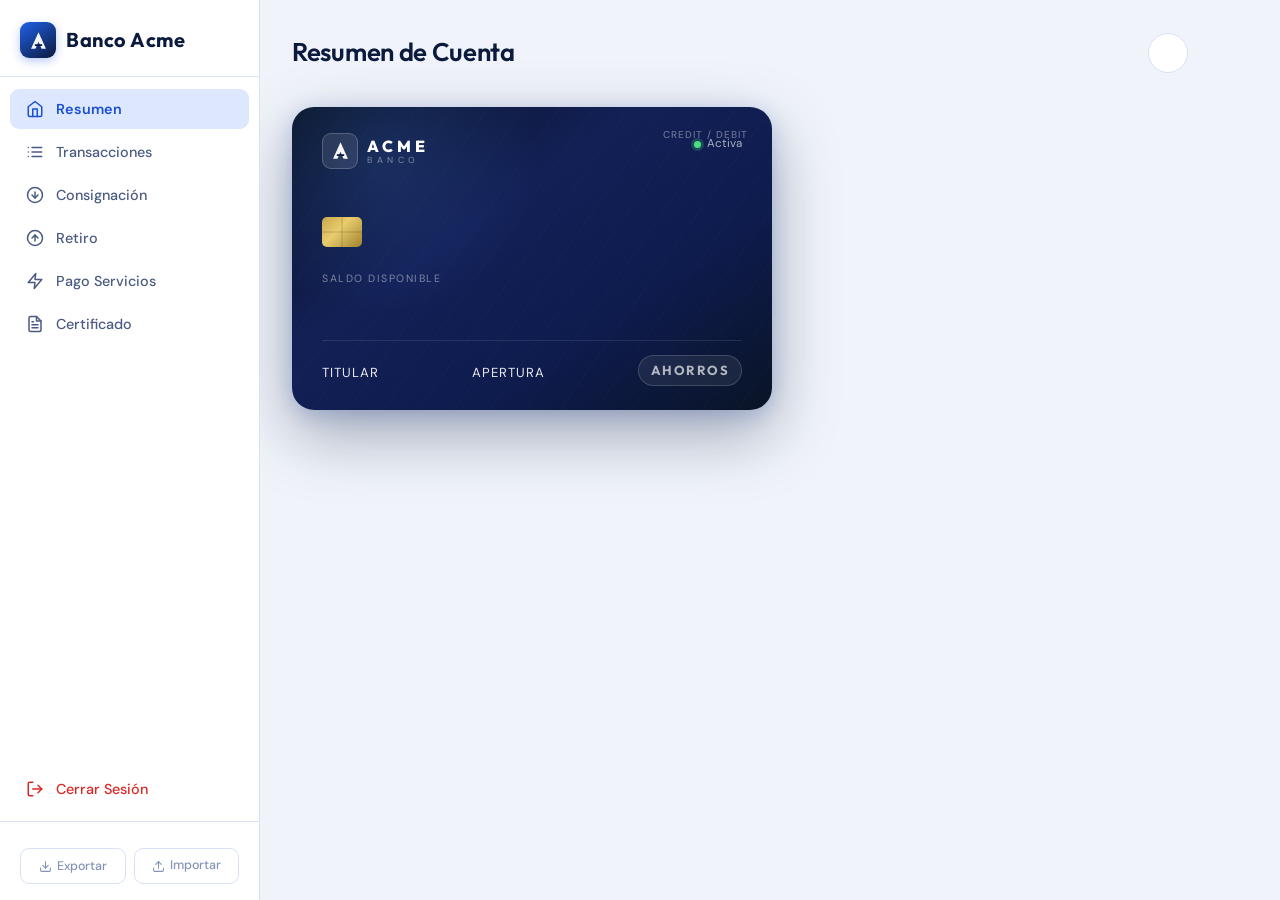
==== dashboard.html @ ec9b0026 "docs :memo: : test" ====
<!DOCTYPE html>
<html lang="es">
<head>
    <meta charset="UTF-8">
    <meta name="viewport" content="width=device-width, initial-scale=1.0">
    <title>Banco Acme - Dashboard</title>

    <!-- Aplicar tema guardado antes de mostrar la página -->
    <script>
        var temaGuardado = localStorage.getItem("acmebank_tema");
        if (temaGuardado === "dark") {
            document.documentElement.setAttribute("data-theme", "dark");
        }
    </script>

    <link rel="preconnect" href="https://fonts.googleapis.com">
    <link href="https://fonts.googleapis.com/css2?family=Outfit:wght@300;400;500;600;700&family=DM+Sans:wght@400;500;600&display=swap" rel="stylesheet">
    <link rel="stylesheet" href="css/styles.css">
</head>
<body class="page-dashboard">

    <!-- ==============================
         SIDEBAR (Menú lateral)
    ============================== -->
    <aside class="sidebar" id="sidebar">
        <div class="sidebar-header">
            <div class="logo">
                <div class="logo-icon logo-icon--sm"><svg viewBox="0 0 24 28" fill="none" xmlns="http://www.w3.org/2000/svg"><path d="M12 2L23 26H16.5L12 16L7.5 26H1L12 2Z" fill="white" opacity="0.96"/><rect x="6.5" y="19.5" width="11" height="2.5" rx="0.5" fill="#0b1a3d"/></svg></div>
                <span class="logo-text">Banco Acme</span>
            </div>
        </div>

        <nav class="sidebar-nav">
            <!-- Cada botón llama a navegarA() con el nombre de la sección -->

            <button class="nav-item active" onclick="navegarA('resumen')" id="nav-resumen">
                <span class="nav-icon">
                    <!-- Ícono casa -->
                    <svg xmlns="http://www.w3.org/2000/svg" width="18" height="18" viewBox="0 0 24 24"
                        fill="none" stroke="currentColor" stroke-width="2" stroke-linecap="round" stroke-linejoin="round">
                        <path d="M3 9l9-7 9 7v11a2 2 0 0 1-2 2H5a2 2 0 0 1-2-2z"/>
                        <polyline points="9 22 9 12 15 12 15 22"/>
                    </svg>
                </span>
                Resumen
            </button>

            <button class="nav-item" onclick="navegarA('transacciones')" id="nav-transacciones">
                <span class="nav-icon">
                    <!-- Ícono lista -->
                    <svg xmlns="http://www.w3.org/2000/svg" width="18" height="18" viewBox="0 0 24 24"
                        fill="none" stroke="currentColor" stroke-width="2" stroke-linecap="round" stroke-linejoin="round">
                        <line x1="8" y1="6" x2="21" y2="6"/>
                        <line x1="8" y1="12" x2="21" y2="12"/>
                        <line x1="8" y1="18" x2="21" y2="18"/>
                        <line x1="3" y1="6" x2="3.01" y2="6"/>
                        <line x1="3" y1="12" x2="3.01" y2="12"/>
                        <line x1="3" y1="18" x2="3.01" y2="18"/>
                    </svg>
                </span>
                Transacciones
            </button>

            <button class="nav-item" onclick="navegarA('consignacion')" id="nav-consignacion">
                <span class="nav-icon">
                    <!-- Ícono flecha hacia abajo (ingreso de dinero) -->
                    <svg xmlns="http://www.w3.org/2000/svg" width="18" height="18" viewBox="0 0 24 24"
                        fill="none" stroke="currentColor" stroke-width="2" stroke-linecap="round" stroke-linejoin="round">
                        <circle cx="12" cy="12" r="10"/>
                        <polyline points="8 12 12 16 16 12"/>
                        <line x1="12" y1="8" x2="12" y2="16"/>
                    </svg>
                </span>
                Consignación
            </button>

            <button class="nav-item" onclick="navegarA('retiro')" id="nav-retiro">
                <span class="nav-icon">
                    <!-- Ícono flecha hacia arriba (salida de dinero) -->
                    <svg xmlns="http://www.w3.org/2000/svg" width="18" height="18" viewBox="0 0 24 24"
                        fill="none" stroke="currentColor" stroke-width="2" stroke-linecap="round" stroke-linejoin="round">
                        <circle cx="12" cy="12" r="10"/>
                        <polyline points="16 12 12 8 8 12"/>
                        <line x1="12" y1="16" x2="12" y2="8"/>
                    </svg>
                </span>
                Retiro
            </button>

            <button class="nav-item" onclick="navegarA('servicios')" id="nav-servicios">
                <span class="nav-icon">
                    <!-- Ícono rayo (servicios públicos) -->
                    <svg xmlns="http://www.w3.org/2000/svg" width="18" height="18" viewBox="0 0 24 24"
                        fill="none" stroke="currentColor" stroke-width="2" stroke-linecap="round" stroke-linejoin="round">
                        <polygon points="13 2 3 14 12 14 11 22 21 10 12 10 13 2"/>
                    </svg>
                </span>
                Pago Servicios
            </button>

            <button class="nav-item" onclick="navegarA('certificado')" id="nav-certificado">
                <span class="nav-icon">
                    <!-- Ícono documento -->
                    <svg xmlns="http://www.w3.org/2000/svg" width="18" height="18" viewBox="0 0 24 24"
                        fill="none" stroke="currentColor" stroke-width="2" stroke-linecap="round" stroke-linejoin="round">
                        <path d="M14 2H6a2 2 0 0 0-2 2v16a2 2 0 0 0 2 2h12a2 2 0 0 0 2-2V8z"/>
                        <polyline points="14 2 14 8 20 8"/>
                        <line x1="16" y1="13" x2="8" y2="13"/>
                        <line x1="16" y1="17" x2="8" y2="17"/>
                        <polyline points="10 9 9 9 8 9"/>
                    </svg>
                </span>
                Certificado
            </button>

            <!-- Botón de cerrar sesión (rojo) -->
            <button class="nav-item nav-item--danger" onclick="cerrarSesion()">
                <span class="nav-icon">
                    <!-- Ícono salida -->
                    <svg xmlns="http://www.w3.org/2000/svg" width="18" height="18" viewBox="0 0 24 24"
                        fill="none" stroke="currentColor" stroke-width="2" stroke-linecap="round" stroke-linejoin="round">
                        <path d="M9 21H5a2 2 0 0 1-2-2V5a2 2 0 0 1 2-2h4"/>
                        <polyline points="16 17 21 12 16 7"/>
                        <line x1="21" y1="12" x2="9" y2="12"/>
                    </svg>
                </span>
                Cerrar Sesión
            </button>
        </nav>

        <!-- Pie del sidebar: nombre del usuario + exportar/importar JSON -->
        <div class="sidebar-footer">
            <p id="sidebarNombre"></p>

            <!-- Botones de import/export JSON -->
            <div class="sidebar-data-actions">
                <!-- Exportar: descarga un archivo JSON con todos los datos -->
                <button class="btn-data-action" onclick="exportarDatosJSON()" title="Exportar datos a JSON">
                    <svg xmlns="http://www.w3.org/2000/svg" width="13" height="13" viewBox="0 0 24 24"
                        fill="none" stroke="currentColor" stroke-width="2" stroke-linecap="round" stroke-linejoin="round">
                        <path d="M21 15v4a2 2 0 0 1-2 2H5a2 2 0 0 1-2-2v-4"/>
                        <polyline points="7 10 12 15 17 10"/>
                        <line x1="12" y1="15" x2="12" y2="3"/>
                    </svg>
                    Exportar
                </button>

                <!-- Importar: abre el selector de archivo al hacer clic en el label -->
                <label class="btn-data-action" for="inputImportarJSON" title="Importar datos desde JSON">
                    <svg xmlns="http://www.w3.org/2000/svg" width="13" height="13" viewBox="0 0 24 24"
                        fill="none" stroke="currentColor" stroke-width="2" stroke-linecap="round" stroke-linejoin="round">
                        <path d="M21 15v4a2 2 0 0 1-2 2H5a2 2 0 0 1-2-2v-4"/>
                        <polyline points="17 8 12 3 7 8"/>
                        <line x1="12" y1="3" x2="12" y2="15"/>
                    </svg>
                    Importar
                </label>
                <!-- Input de archivo oculto, se activa con el label de arriba -->
                <input type="file" id="inputImportarJSON" accept=".json"
                    style="display:none;" onchange="manejarImportacion(this)">
            </div>
        </div>
    </aside>

    <!-- Botón hamburguesa para abrir el menú en móvil -->
    <button class="menu-toggle" id="menuToggle" onclick="toggleSidebar()">
        <svg xmlns="http://www.w3.org/2000/svg" width="20" height="20" viewBox="0 0 24 24"
            fill="none" stroke="currentColor" stroke-width="2" stroke-linecap="round" stroke-linejoin="round">
            <line x1="3" y1="12" x2="21" y2="12"/>
            <line x1="3" y1="6" x2="21" y2="6"/>
            <line x1="3" y1="18" x2="21" y2="18"/>
        </svg>
    </button>

    <!-- ==============================
         CONTENIDO PRINCIPAL
    ============================== -->
    <main class="main-content" id="mainContent">

        <!-- Header: título de la sección + fecha + botón de tema -->
        <header class="dash-header">
            <div class="dash-header-left">
                <h1 id="tituloPagina">Resumen de Cuenta</h1>
                <p class="dash-fecha" id="fechaActual"></p>
            </div>
            <!-- Botón de tema en el dashboard (versión oscura para fondo claro) -->
            <button class="theme-toggle theme-toggle--dash" id="btnTema" onclick="toggleTema()" title="Cambiar tema"></button>
        </header>

        <!-- ===== SECCIÓN: RESUMEN ===== -->
        <section class="seccion" id="seccion-resumen">

            <!-- Tarjeta de cuenta estilo ACME BANCO -->
            <div class="cuenta-card">
                <div class="cuenta-card__bg-lines"></div>
                <div class="cuenta-card__header">
                    <div class="cuenta-bank-logo">
                        <div class="logo-icon logo-icon--sm"><svg viewBox="0 0 24 28" fill="none" xmlns="http://www.w3.org/2000/svg"><path d="M12 2L23 26H16.5L12 16L7.5 26H1L12 2Z" fill="white" opacity="0.96"/><rect x="6.5" y="19.5" width="11" height="2.5" rx="0.5" fill="#0b1a3d"/></svg></div>
                        <div class="cuenta-bank-name-block"><span class="cuenta-bank-name">ACME</span><span class="cuenta-bank-sub">BANCO</span></div>
                    </div>
                    <span class="cuenta-estado">
                        <span class="estado-dot"></span> Activa
                    </span>
                </div>

                <div class="cuenta-card__body">
                    <!-- Chip EMV dorado (decorativo) -->
                    <div class="cuenta-chip"></div>
                    <p class="cuenta-numero" id="dashNumeroCuenta"></p>
                    <p class="cuenta-saldo-label">Saldo disponible</p>
                    <p class="cuenta-saldo" id="dashSaldo"></p>
                </div>

                <div class="cuenta-card__footer">
                    <div class="cuenta-footer-item">
                        <p class="cuenta-footer-label">Titular</p>
                        <p><strong id="dashTitular"></strong></p>
                    </div>
                    <div class="cuenta-footer-item">
                        <p class="cuenta-footer-label">Apertura</p>
                        <p><span id="dashFechaCreacion"></span></p>
                    </div>
                    <span class="cuenta-badge">Ahorros</span>
                </div>
            </div>

        </section>

        <!-- ===== SECCIÓN: TRANSACCIONES ===== -->
        <section class="seccion" id="seccion-transacciones" style="display:none;">
            <div class="seccion-header">
                <h2>Últimas 10 Transacciones</h2>
                <button class="btn btn-outline" onclick="imprimirSeccion('seccion-transacciones')">
                    <svg xmlns="http://www.w3.org/2000/svg" width="15" height="15" viewBox="0 0 24 24"
                        fill="none" stroke="currentColor" stroke-width="2" stroke-linecap="round" stroke-linejoin="round">
                        <polyline points="6 9 6 2 18 2 18 9"/>
                        <path d="M6 18H4a2 2 0 0 1-2-2v-5a2 2 0 0 1 2-2h16a2 2 0 0 1 2 2v5a2 2 0 0 1-2 2h-2"/>
                        <rect x="6" y="14" width="12" height="8"/>
                    </svg>
                    Imprimir
                </button>
            </div>
            <div class="tabla-container">
                <table class="tabla">
                    <thead>
                        <tr>
                            <th>Fecha</th>
                            <th>Referencia</th>
                            <th>Tipo</th>
                            <th>Concepto</th>
                            <th>Valor</th>
                        </tr>
                    </thead>
                    <tbody id="tablaTransacciones">
                        <!-- Se llena dinámicamente con JavaScript -->
                    </tbody>
                </table>
                <p id="sinTransacciones" class="info-text" style="display:none;">
                    No hay transacciones registradas.
                </p>
            </div>
        </section>

        <!-- ===== SECCIÓN: CONSIGNACIÓN ===== -->
        <section class="seccion" id="seccion-consignacion" style="display:none;">
            <div class="form-operacion">
                <div class="info-cuenta">
                    <p><strong>Cuenta:</strong> <span id="consigCuenta"></span></p>
                    <p><strong>Titular:</strong> <span id="consigTitular"></span></p>
                </div>
                <div class="form-group">
                    <label for="montoConsignacion">Monto a consignar ($)</label>
                    <input type="number" id="montoConsignacion" placeholder="Ingrese el monto" min="1">
                    <span class="error-msg" id="errConsignacion"></span>
                </div>
                <button class="btn btn-primary" onclick="realizarConsignacion()">Consignar</button>
            </div>

            <!-- Resumen de la transacción (aparece después de consignar) -->
            <div id="resumenConsignacion" class="resumen-transaccion" style="display:none;">
                <div id="resumenConsignacionContent"></div>
                <button class="btn btn-outline" onclick="imprimirSeccion('resumenConsignacion')">
                    <svg xmlns="http://www.w3.org/2000/svg" width="15" height="15" viewBox="0 0 24 24"
                        fill="none" stroke="currentColor" stroke-width="2" stroke-linecap="round" stroke-linejoin="round">
                        <polyline points="6 9 6 2 18 2 18 9"/>
                        <path d="M6 18H4a2 2 0 0 1-2-2v-5a2 2 0 0 1 2-2h16a2 2 0 0 1 2 2v5a2 2 0 0 1-2 2h-2"/>
                        <rect x="6" y="14" width="12" height="8"/>
                    </svg>
                    Imprimir
                </button>
            </div>
        </section>

        <!-- ===== SECCIÓN: RETIRO ===== -->
        <section class="seccion" id="seccion-retiro" style="display:none;">
            <div class="form-operacion">
                <div class="info-cuenta">
                    <p><strong>Cuenta:</strong> <span id="retiroCuenta"></span></p>
                    <p><strong>Titular:</strong> <span id="retiroTitular"></span></p>
                    <p><strong>Saldo disponible:</strong> <span id="retiroSaldo"></span></p>
                </div>
                <div class="form-group">
                    <label for="montoRetiro">Monto a retirar ($)</label>
                    <input type="number" id="montoRetiro" placeholder="Ingrese el monto" min="1">
                    <span class="error-msg" id="errRetiro"></span>
                </div>
                <button class="btn btn-primary" onclick="realizarRetiro()">Retirar</button>
            </div>

            <div id="resumenRetiro" class="resumen-transaccion" style="display:none;">
                <div id="resumenRetiroContent"></div>
                <button class="btn btn-outline" onclick="imprimirSeccion('resumenRetiro')">
                    <svg xmlns="http://www.w3.org/2000/svg" width="15" height="15" viewBox="0 0 24 24"
                        fill="none" stroke="currentColor" stroke-width="2" stroke-linecap="round" stroke-linejoin="round">
                        <polyline points="6 9 6 2 18 2 18 9"/>
                        <path d="M6 18H4a2 2 0 0 1-2-2v-5a2 2 0 0 1 2-2h16a2 2 0 0 1 2 2v5a2 2 0 0 1-2 2h-2"/>
                        <rect x="6" y="14" width="12" height="8"/>
                    </svg>
                    Imprimir
                </button>
            </div>
        </section>

        <!-- ===== SECCIÓN: PAGO DE SERVICIOS ===== -->
        <section class="seccion" id="seccion-servicios" style="display:none;">
            <div class="form-operacion">
                <div class="info-cuenta">
                    <p><strong>Cuenta:</strong> <span id="servicioCuenta"></span></p>
                    <p><strong>Titular:</strong> <span id="servicioTitular"></span></p>
                    <p><strong>Saldo disponible:</strong> <span id="servicioSaldo"></span></p>
                </div>
                <div class="form-group">
                    <label for="tipoServicio">Servicio Público</label>
                    <select id="tipoServicio">
                        <option value="">Seleccione...</option>
                        <option value="Energía">Energía</option>
                        <option value="Agua">Agua</option>
                        <option value="Gas natural">Gas natural</option>
                        <option value="Internet">Internet</option>
                    </select>
                    <span class="error-msg" id="errTipoServicio"></span>
                </div>
                <div class="form-group">
                    <label for="referenciaServicio">Referencia de pago</label>
                    <input type="text" id="referenciaServicio" placeholder="Número de referencia">
                    <span class="error-msg" id="errReferenciaServicio"></span>
                </div>
                <div class="form-group">
                    <label for="montoServicio">Valor a pagar ($)</label>
                    <input type="number" id="montoServicio" placeholder="Ingrese el valor" min="1">
                    <span class="error-msg" id="errMontoServicio"></span>
                </div>
                <button class="btn btn-primary" onclick="pagarServicio()">Pagar Servicio</button>
            </div>

            <div id="resumenServicio" class="resumen-transaccion" style="display:none;">
                <div id="resumenServicioContent"></div>
                <button class="btn btn-outline" onclick="imprimirSeccion('resumenServicio')">
                    <svg xmlns="http://www.w3.org/2000/svg" width="15" height="15" viewBox="0 0 24 24"
                        fill="none" stroke="currentColor" stroke-width="2" stroke-linecap="round" stroke-linejoin="round">
                        <polyline points="6 9 6 2 18 2 18 9"/>
                        <path d="M6 18H4a2 2 0 0 1-2-2v-5a2 2 0 0 1 2-2h16a2 2 0 0 1 2 2v5a2 2 0 0 1-2 2h-2"/>
                        <rect x="6" y="14" width="12" height="8"/>
                    </svg>
                    Imprimir
                </button>
            </div>
        </section>

        <!-- ===== SECCIÓN: CERTIFICADO BANCARIO ===== -->
        <section class="seccion" id="seccion-certificado" style="display:none;">

            <!-- Wrapper que agrupa el certificado y los botones de acción -->
            <div class="certificado-wrapper">

                <!-- Botones: volver + imprimir -->
                <div class="certificado-actions">
                    <!-- Botón de volver al resumen -->
                    <button class="btn btn-volver" onclick="navegarA('resumen')">
                        <svg xmlns="http://www.w3.org/2000/svg" width="16" height="16" viewBox="0 0 24 24"
                            fill="none" stroke="currentColor" stroke-width="2" stroke-linecap="round" stroke-linejoin="round">
                            <line x1="19" y1="12" x2="5" y2="12"/>
                            <polyline points="12 19 5 12 12 5"/>
                        </svg>
                        Volver
                    </button>

                    <!-- Botón de imprimir el certificado -->
                    <button class="btn btn-outline" onclick="imprimirSeccion('certificadoContenido')">
                        <svg xmlns="http://www.w3.org/2000/svg" width="15" height="15" viewBox="0 0 24 24"
                            fill="none" stroke="currentColor" stroke-width="2" stroke-linecap="round" stroke-linejoin="round">
                            <polyline points="6 9 6 2 18 2 18 9"/>
                            <path d="M6 18H4a2 2 0 0 1-2-2v-5a2 2 0 0 1 2-2h16a2 2 0 0 1 2 2v5a2 2 0 0 1-2 2h-2"/>
                            <rect x="6" y="14" width="12" height="8"/>
                        </svg>
                        Imprimir Certificado
                    </button>
                </div>

                <!-- El certificado en sí -->
                <div class="certificado" id="certificadoContenido">
                    <div class="certificado__header">
                        <div class="logo">
                            <div class="logo-icon"><svg viewBox="0 0 24 28" fill="none" xmlns="http://www.w3.org/2000/svg"><path d="M12 2L23 26H16.5L12 16L7.5 26H1L12 2Z" fill="white" opacity="0.96"/><rect x="6.5" y="19.5" width="11" height="2.5" rx="0.5" fill="#0b1a3d"/></svg></div>
                            <span class="logo-text">Banco Acme S.A.</span>
                        </div>
                        <p>NIT: 900.123.456-7</p>
                    </div>
                    <div class="certificado__body">
                        <h2>CERTIFICADO BANCARIO</h2>
                        <p class="certificado__fecha" id="certFechaExpedicion"></p>
                        <div class="certificado__texto">
                            <p>El <strong>BANCO ACME S.A.</strong>, entidad vigilada por la Superintendencia Financiera de Colombia, certifica que:</p>
                            <p class="certificado__titular" id="certTitular"></p>
                            <p>Identificado(a) con <strong id="certTipoId"></strong> número <strong id="certNumId"></strong>, es titular de la siguiente cuenta:</p>
                            <table class="certificado__tabla">
                                <tr>
                                    <td><strong>Tipo de cuenta:</strong></td>
                                    <td>Cuenta de Ahorros</td>
                                </tr>
                                <tr>
                                    <td><strong>Número de cuenta:</strong></td>
                                    <td id="certNumeroCuenta"></td>
                                </tr>
                                <tr>
                                    <td><strong>Estado:</strong></td>
                                    <td>Activa</td>
                                </tr>
                                <tr>
                                    <td><strong>Fecha de apertura:</strong></td>
                                    <td id="certFechaApertura"></td>
                                </tr>
                            </table>
                            <p>El presente certificado se expide a solicitud del interesado.</p>
                        </div>
                    </div>
                    <div class="certificado__footer">
                        <div class="certificado__firma">
                            <div class="firma-linea"></div>
                            <p><strong>Banco Acme S.A.</strong></p>
                            <p>Departamento de Servicio al Cliente</p>
                        </div>
                    </div>
                </div>

            </div>
        </section>

    </main>

    <script src="js/utils.js"></script>
    <script src="js/dashboard.js"></script>
</body>
</html>
---- css/styles.css ----
/* ==============================
   VARIABLES CSS — ACME BANCO
   ============================== */
:root {
    --azul-primario: #1a4fd6;
    --azul-hover:    #1440b8;
    --azul-claro:    #4a7fe8;
    --navy-deep:     #0b1a3d;
    --verde:         #16a34a;
    --rojo:          #dc2626;

    --bg-body:       #f0f4fa;
    --bg-surface:    #ffffff;
    --bg-surface-2:  #f4f7fc;
    --bg-input:      #ffffff;
    --bg-hover:      #eef2fb;
    --bg-active:     #dde8ff;
    --bg-active-text:#1a4fd6;

    --text-primary:  #0b1a3d;
    --text-secondary:#1e3260;
    --text-muted:    #8494b4;
    --text-label:    #4a5a80;

    --border-color:  #d8e2f4;
    --border-input:  #cdd9f0;
    --border-focus:  rgba(26, 79, 214, 0.18);

    --rojo-suave:    #fef2f2;
    --verde-suave:   #f0fdf4;
    --azul-suave:    #dde8ff;

    --sombra:        0 1px 4px rgba(11,26,61,0.07), 0 4px 16px rgba(11,26,61,0.05);
    --sombra-lg:     0 8px 40px rgba(11,26,61,0.14), 0 2px 10px rgba(11,26,61,0.08);
    --sombra-card:   0 24px 64px rgba(11,26,61,0.36), 0 4px 20px rgba(26,79,214,0.18);

    --radio:         14px;
    --radio-sm:      9px;
    --transicion:    0.2s ease;
}

[data-theme="dark"] {
    --bg-body:       #080f23;
    --bg-surface:    #111c38;
    --bg-surface-2:  #172040;
    --bg-input:      #131f42;
    --bg-hover:      #1e2d58;
    --bg-active:     #162a5c;
    --bg-active-text:#6b9cf8;

    --text-primary:  #e4ecff;
    --text-secondary:#c0ccec;
    --text-muted:    #566080;
    --text-label:    #8a9dc0;

    --border-color:  #1e2d58;
    --border-input:  #223060;
    --border-focus:  rgba(107, 156, 248, 0.22);

    --rojo-suave:    #3a1212;
    --verde-suave:   #0c2418;
    --azul-suave:    #162a5c;

    --sombra:        0 1px 4px rgba(0,0,0,0.35), 0 4px 16px rgba(0,0,0,0.25);
    --sombra-lg:     0 8px 40px rgba(0,0,0,0.5), 0 2px 10px rgba(0,0,0,0.3);
    --sombra-card:   0 24px 64px rgba(0,0,0,0.6), 0 4px 20px rgba(26,79,214,0.2);

    --verde: #22c55e;
    --rojo:  #f87171;
}

*, *::before, *::after { margin: 0; padding: 0; box-sizing: border-box; }

body {
    font-family: 'DM Sans', sans-serif;
    background: var(--bg-body);
    color: var(--text-primary);
    line-height: 1.6;
    min-height: 100vh;
    transition: background var(--transicion), color var(--transicion);
}

h1, h2, h3 {
    font-family: 'Outfit', sans-serif;
    font-weight: 600;
    color: var(--text-primary);
}

/* ==============================
   LOGO — ACME BANCO
   ============================== */
.logo {
    display: flex;
    align-items: center;
    gap: 10px;
}

.logo-icon {
    width: 44px;
    height: 44px;
    background: linear-gradient(145deg, #2060e8 0%, #0b1a3d 100%);
    color: #ffffff;
    border-radius: 11px;
    display: flex;
    align-items: center;
    justify-content: center;
    flex-shrink: 0;
    box-shadow: 0 4px 14px rgba(26,79,214,0.38);
    overflow: hidden;
}

.logo-icon svg { width: 24px; height: 24px; }

.logo-icon--sm {
    width: 36px;
    height: 36px;
    border-radius: 9px;
    box-shadow: 0 3px 10px rgba(26,79,214,0.3);
}

.logo-icon--sm svg { width: 19px; height: 19px; }

.logo-text {
    font-family: 'Outfit', sans-serif;
    font-weight: 700;
    font-size: 1.25rem;
    letter-spacing: 0.5px;
    color: var(--text-primary);
}

/* ==============================
   BOTÓN DE TEMA
   ============================== */
.theme-toggle {
    width: 40px;
    height: 40px;
    border-radius: 50%;
    border: 1.5px solid rgba(255,255,255,0.22);
    background: rgba(255,255,255,0.08);
    color: rgba(255,255,255,0.88);
    cursor: pointer;
    display: flex;
    align-items: center;
    justify-content: center;
    transition: all var(--transicion);
    flex-shrink: 0;
}

.theme-toggle:hover {
    background: rgba(255,255,255,0.18);
    transform: scale(1.06);
}

.theme-toggle--dash {
    border-color: var(--border-color);
    background: var(--bg-surface);
    color: var(--text-label);
}

.theme-toggle--dash:hover {
    background: var(--bg-hover);
    color: var(--text-primary);
}

/* ==============================
   PÁGINAS DE AUTENTICACIÓN
   ============================== */
.page-auth {
    display: flex;
    align-items: center;
    justify-content: center;
    min-height: 100vh;
    padding: 20px;
    position: relative;
    overflow-x: hidden;
    background:
        radial-gradient(ellipse 80% 60% at 15% 8%, rgba(26,79,214,0.25) 0%, transparent 60%),
        radial-gradient(ellipse 55% 45% at 85% 92%, rgba(74,127,232,0.16) 0%, transparent 60%),
        linear-gradient(160deg, #060e24 0%, #0b1a3d 50%, #0f2258 100%);
}

/* Grilla de puntos */
.page-auth::before {
    content: '';
    position: absolute;
    inset: 0;
    background-image: radial-gradient(circle, rgba(255,255,255,0.05) 1px, transparent 1px);
    background-size: 36px 36px;
    pointer-events: none;
}

/* Franja diagonal de brillo */
.page-auth::after {
    content: '';
    position: absolute;
    top: -20%;
    right: -8%;
    width: 50%;
    height: 140%;
    background: linear-gradient(to bottom, rgba(26,79,214,0.08) 0%, transparent 100%);
    transform: rotate(-12deg);
    pointer-events: none;
}

.page-auth .theme-toggle {
    position: fixed;
    top: 16px;
    right: 16px;
    z-index: 50;
}

.auth-container {
    width: 100%;
    max-width: 440px;
    animation: fadeIn 0.45s ease;
    position: relative;
    z-index: 1;
}

.auth-card {
    background: var(--bg-surface);
    border-radius: 18px;
    padding: 42px 36px;
    box-shadow: var(--sombra-lg);
    border: 1px solid rgba(200,216,255,0.12);
    transition: background var(--transicion);
}

[data-theme="dark"] .auth-card {
    border-color: rgba(255,255,255,0.04);
}

.auth-card--wide { max-width: 720px; }

.auth-container:has(.auth-card--wide) { max-width: 720px; }

.auth-header {
    text-align: center;
    margin-bottom: 34px;
}

.auth-header .logo {
    justify-content: center;
    margin-bottom: 14px;
    flex-direction: column;
    gap: 6px;
}

/* Logo text block: ACME sobre BANCO */
.auth-header .logo-brand-block {
    display: flex;
    flex-direction: column;
    align-items: center;
    line-height: 1;
    gap: 2px;
}

.auth-header .logo-brand-main {
    font-family: 'Outfit', sans-serif;
    font-weight: 800;
    font-size: 1.6rem;
    letter-spacing: 4px;
    color: var(--text-primary);
    text-transform: uppercase;
}

.auth-header .logo-brand-sub {
    font-family: 'DM Sans', sans-serif;
    font-weight: 400;
    font-size: 0.65rem;
    letter-spacing: 5px;
    color: var(--text-muted);
    text-transform: uppercase;
}

.auth-subtitle {
    color: var(--text-muted);
    font-size: 0.9rem;
    letter-spacing: 0.2px;
    margin-top: 6px;
}

.auth-links {
    display: flex;
    justify-content: space-between;
    margin-top: 20px;
    font-size: 0.87rem;
}

.auth-links a {
    color: var(--azul-primario);
    text-decoration: none;
    font-weight: 500;
    transition: color var(--transicion);
}

.auth-links a:hover {
    color: var(--azul-hover);
    text-decoration: underline;
}

/* ==============================
   FORMULARIOS
   ============================== */
.form-group { margin-bottom: 18px; }

.form-group label {
    display: block;
    font-size: 0.83rem;
    font-weight: 600;
    color: var(--text-label);
    margin-bottom: 6px;
    letter-spacing: 0.15px;
}

.form-group input,
.form-group select {
    width: 100%;
    padding: 11px 14px;
    border: 1.5px solid var(--border-input);
    border-radius: var(--radio-sm);
    font-size: 0.93rem;
    font-family: 'DM Sans', sans-serif;
    color: var(--text-primary);
    background: var(--bg-input);
    transition: border-color var(--transicion), box-shadow var(--transicion), background var(--transicion);
    outline: none;
}

.form-group input:focus,
.form-group select:focus {
    border-color: var(--azul-primario);
    box-shadow: 0 0 0 3px var(--border-focus);
}

.form-group input.input-error,
.form-group select.input-error { border-color: var(--rojo); }

.password-wrapper { position: relative; }

.password-wrapper input { padding-right: 44px; }

.toggle-pass {
    position: absolute;
    right: 10px;
    top: 50%;
    transform: translateY(-50%);
    background: none;
    border: none;
    cursor: pointer;
    color: var(--text-muted);
    padding: 4px;
    display: flex;
    align-items: center;
    justify-content: center;
    transition: color var(--transicion);
}

.toggle-pass:hover { color: var(--text-label); }

.error-msg {
    display: block;
    color: var(--rojo);
    font-size: 0.78rem;
    margin-top: 4px;
    min-height: 18px;
}

.form-grid {
    display: grid;
    grid-template-columns: 1fr 1fr;
    gap: 0 20px;
}

/* ==============================
   BOTONES
   ============================== */
.btn {
    display: inline-flex;
    align-items: center;
    justify-content: center;
    gap: 8px;
    padding: 12px 24px;
    border: none;
    border-radius: var(--radio-sm);
    font-family: 'DM Sans', sans-serif;
    font-size: 0.93rem;
    font-weight: 600;
    cursor: pointer;
    transition: all var(--transicion);
    text-decoration: none;
    letter-spacing: 0.1px;
}

.btn-primary {
    background: linear-gradient(135deg, #1a4fd6 0%, #1240b4 100%);
    color: #ffffff;
    width: 100%;
    box-shadow: 0 4px 14px rgba(26,79,214,0.3);
}

.btn-primary:hover {
    background: linear-gradient(135deg, #1648ca 0%, #1039a4 100%);
    transform: translateY(-1px);
    box-shadow: 0 6px 20px rgba(26,79,214,0.4);
}

.btn-secondary {
    background: var(--bg-surface-2);
    color: var(--text-label);
    border: 1.5px solid var(--border-color);
}

.btn-secondary:hover {
    background: var(--border-color);
    color: var(--text-primary);
}

.btn-outline {
    background: transparent;
    color: var(--azul-primario);
    border: 1.5px solid var(--azul-primario);
    padding: 8px 16px;
    font-size: 0.87rem;
}

.btn-outline:hover { background: var(--azul-suave); }

.btn-volver {
    background: var(--bg-surface-2);
    color: var(--text-label);
    border: 1.5px solid var(--border-color);
    padding: 9px 18px;
    font-size: 0.87rem;
    width: auto;
}

.btn-volver:hover {
    background: var(--bg-hover);
    color: var(--text-primary);
}

.btn-group {
    display: flex;
    gap: 12px;
    margin-top: 8px;
}

.btn-group .btn { flex: 1; }

/* ==============================
   ALERTAS / MENSAJES
   ============================== */
.alert {
    padding: 12px 16px;
    border-radius: var(--radio-sm);
    font-size: 0.88rem;
    margin-top: 16px;
    text-align: center;
}

.alert-error {
    background: var(--rojo-suave);
    color: var(--rojo);
    border: 1px solid rgba(220,38,38,0.2);
}

.alert-success {
    background: var(--verde-suave);
    color: var(--verde);
    border: 1px solid rgba(22,163,74,0.2);
}

.info-text {
    color: var(--text-muted);
    font-size: 0.9rem;
    text-align: center;
    padding: 20px;
}

/* ==============================
   RESUMEN REGISTRO EXITOSO
   ============================== */
.resumen-card {
    text-align: center;
    padding: 20px 0;
}

.resumen-icon {
    width: 64px;
    height: 64px;
    background: var(--verde-suave);
    border-radius: 50%;
    display: flex;
    align-items: center;
    justify-content: center;
    margin: 0 auto 16px;
    color: var(--verde);
}

.resumen-card h2 {
    margin-bottom: 20px;
    color: var(--verde);
}

.resumen-datos {
    background: var(--bg-surface-2);
    border-radius: var(--radio-sm);
    padding: 20px;
    text-align: left;
    margin-bottom: 24px;
    transition: background var(--transicion);
}

.resumen-datos p {
    padding: 6px 0;
    border-bottom: 1px solid var(--border-color);
    font-size: 0.9rem;
}

.resumen-datos p:last-child { border-bottom: none; }

/* ==============================
   LAYOUT DEL DASHBOARD
   ============================== */
.page-dashboard {
    display: flex;
    min-height: 100vh;
    background: var(--bg-body);
    transition: background var(--transicion);
}

/* --- Sidebar --- */
.sidebar {
    width: 260px;
    background: var(--bg-surface);
    border-right: 1px solid var(--border-color);
    display: flex;
    flex-direction: column;
    position: fixed;
    top: 0; left: 0; bottom: 0;
    z-index: 100;
    transition: transform 0.3s ease, background var(--transicion), border-color var(--transicion);
}

.sidebar-header {
    padding: 22px 20px 18px;
    border-bottom: 1px solid var(--border-color);
}

.sidebar-nav {
    flex: 1;
    padding: 12px 10px;
    display: flex;
    flex-direction: column;
    gap: 3px;
    overflow-y: auto;
}

.nav-item {
    display: flex;
    align-items: center;
    gap: 10px;
    width: 100%;
    padding: 11px 14px;
    border: none;
    border-radius: var(--radio-sm);
    background: transparent;
    font-family: 'DM Sans', sans-serif;
    font-size: 0.9rem;
    font-weight: 500;
    color: var(--text-label);
    cursor: pointer;
    transition: all var(--transicion);
    text-align: left;
}

.nav-item:hover {
    background: var(--bg-hover);
    color: var(--text-primary);
}

.nav-item.active {
    background: var(--bg-active);
    color: var(--bg-active-text);
    font-weight: 600;
}

.nav-item--danger { color: var(--rojo); margin-top: auto; }

.nav-item--danger:hover {
    background: var(--rojo-suave);
    color: var(--rojo);
}

.nav-icon {
    width: 22px;
    display: flex;
    align-items: center;
    justify-content: center;
    flex-shrink: 0;
}

.sidebar-footer {
    padding: 16px 20px;
    border-top: 1px solid var(--border-color);
    font-size: 0.85rem;
    color: var(--text-muted);
}

.sidebar-footer p {
    margin-bottom: 10px;
    font-weight: 500;
    white-space: nowrap;
    overflow: hidden;
    text-overflow: ellipsis;
}

.sidebar-data-actions { display: flex; gap: 8px; }

.btn-data-action {
    flex: 1;
    display: flex;
    align-items: center;
    justify-content: center;
    gap: 5px;
    padding: 7px 10px;
    border: 1.5px solid var(--border-color);
    border-radius: var(--radio-sm);
    background: transparent;
    color: var(--text-muted);
    font-family: 'DM Sans', sans-serif;
    font-size: 0.78rem;
    font-weight: 500;
    cursor: pointer;
    transition: all var(--transicion);
    text-align: center;
    text-decoration: none;
}

.btn-data-action:hover {
    background: var(--bg-hover);
    color: var(--text-primary);
    border-color: var(--azul-primario);
}

/* ==============================
   BOTÓN MENÚ MÓVIL
   ============================== */
.menu-toggle {
    display: none;
    position: fixed;
    top: 14px; left: 14px;
    z-index: 200;
    background: var(--bg-surface);
    border: 1px solid var(--border-color);
    border-radius: var(--radio-sm);
    padding: 8px 12px;
    cursor: pointer;
    box-shadow: var(--sombra);
    color: var(--text-primary);
    align-items: center;
    justify-content: center;
}

/* ==============================
   CONTENIDO PRINCIPAL
   ============================== */
.main-content {
    flex: 1;
    margin-left: 260px;
    padding: 32px;
    max-width: 960px;
}

.dash-header {
    display: flex;
    justify-content: space-between;
    align-items: center;
    margin-bottom: 32px;
}

.dash-header-left {
    display: flex;
    flex-direction: column;
    gap: 2px;
}

.dash-header h1 {
    font-size: 1.6rem;
    letter-spacing: -0.3px;
}

.dash-fecha {
    color: var(--text-muted);
    font-size: 0.87rem;
}

/* ==============================
   TARJETA DE CUENTA — ACME BANCO
   Rediseñada con imagen de marca
   ============================== */
.cuenta-card {
    background: linear-gradient(145deg, #091426 0%, #122056 38%, #0e1b4d 68%, #091426 100%);
    border-radius: 22px;
    padding: 26px 30px 24px;
    color: #ffffff;
    box-shadow: var(--sombra-card);
    position: relative;
    overflow: hidden;
    max-width: 480px;
    aspect-ratio: 1.586 / 1;
    display: flex;
    flex-direction: column;
    justify-content: space-between;
}

/* Etiqueta "Credit / Debit" */
.cuenta-card::before {
    content: 'Credit / Debit';
    position: absolute;
    top: 20px;
    right: 24px;
    font-family: 'DM Sans', sans-serif;
    font-size: 0.62rem;
    font-weight: 500;
    letter-spacing: 1px;
    color: rgba(255,255,255,0.38);
    text-transform: uppercase;
    pointer-events: none;
    z-index: 2;
}

/* Halo de luz superior */
.cuenta-card::after {
    content: '';
    position: absolute;
    top: -120px;
    left: -80px;
    width: 340px;
    height: 340px;
    border-radius: 50%;
    background: radial-gradient(circle, rgba(74,127,232,0.2) 0%, transparent 65%);
    pointer-events: none;
}

/* Líneas holográficas decorativas */
.cuenta-card__bg-lines {
    position: absolute;
    inset: 0;
    background: repeating-linear-gradient(
        -55deg,
        transparent,
        transparent 28px,
        rgba(255,255,255,0.016) 28px,
        rgba(255,255,255,0.016) 29px
    );
    border-radius: 22px;
    pointer-events: none;
    z-index: 0;
}

/* Header de la tarjeta */
.cuenta-card__header {
    display: flex;
    justify-content: space-between;
    align-items: flex-start;
    position: relative;
    z-index: 1;
}

.cuenta-bank-logo {
    display: flex;
    align-items: center;
    gap: 9px;
}

/* Ícono A dentro de la tarjeta */
.cuenta-bank-logo .logo-icon--sm {
    background: rgba(255,255,255,0.1);
    border: 1px solid rgba(255,255,255,0.2);
    box-shadow: none;
}

/* Bloque ACME / BANCO en la tarjeta */
.cuenta-bank-name-block {
    display: flex;
    flex-direction: column;
    line-height: 1.15;
}

.cuenta-bank-name {
    font-family: 'Outfit', sans-serif;
    font-weight: 800;
    font-size: 1rem;
    letter-spacing: 4px;
    color: #ffffff;
    text-transform: uppercase;
}

.cuenta-bank-sub {
    font-family: 'DM Sans', sans-serif;
    font-size: 0.55rem;
    font-weight: 400;
    letter-spacing: 4.5px;
    color: rgba(255,255,255,0.45);
    text-transform: uppercase;
}

.cuenta-estado {
    display: flex;
    align-items: center;
    gap: 6px;
    font-size: 0.72rem;
    color: rgba(255,255,255,0.65);
    margin-top: 2px;
}

.estado-dot {
    width: 7px;
    height: 7px;
    border-radius: 50%;
    background: #4ade80;
    box-shadow: 0 0 0 3px rgba(74,222,128,0.22);
    flex-shrink: 0;
}

/* Cuerpo de la tarjeta */
.cuenta-card__body {
    position: relative;
    z-index: 1;
    flex: 1;
    display: flex;
    flex-direction: column;
    justify-content: center;
    padding: 4px 0;
}

/* Chip EMV dorado */
.cuenta-chip {
    width: 40px;
    height: 30px;
    background: linear-gradient(135deg, #c8a84b 0%, #e8cc6d 42%, #a0832e 100%);
    border-radius: 5px;
    margin-bottom: 14px;
    position: relative;
    overflow: hidden;
}

.cuenta-chip::before {
    content: '';
    position: absolute;
    top: 50%; left: 0; right: 0;
    height: 1px;
    background: rgba(0,0,0,0.18);
    transform: translateY(-50%);
}

.cuenta-chip::after {
    content: '';
    position: absolute;
    left: 50%; top: 0; bottom: 0;
    width: 1px;
    background: rgba(0,0,0,0.18);
    transform: translateX(-50%);
}

/* Número de cuenta */
.cuenta-numero {
    font-family: 'Outfit', monospace;
    font-size: 1.18rem;
    letter-spacing: 3px;
    margin-bottom: 10px;
    opacity: 0.94;
    text-shadow: 0 1px 3px rgba(0,0,0,0.3);
    word-spacing: 4px;
}

.cuenta-saldo-label {
    font-size: 0.66rem;
    text-transform: uppercase;
    letter-spacing: 1.5px;
    opacity: 0.45;
    margin-bottom: 3px;
}

.cuenta-saldo {
    font-family: 'Outfit', sans-serif;
    font-size: 1.9rem;
    font-weight: 700;
    text-shadow: 0 2px 6px rgba(0,0,0,0.22);
    letter-spacing: -0.5px;
}

/* Pie de la tarjeta */
.cuenta-card__footer {
    display: flex;
    justify-content: space-between;
    align-items: flex-end;
    padding-top: 14px;
    border-top: 1px solid rgba(255,255,255,0.1);
    position: relative;
    z-index: 1;
    gap: 12px;
}

.cuenta-footer-item {
    display: flex;
    flex-direction: column;
    gap: 3px;
}

.cuenta-footer-label {
    font-size: 0.6rem;
    text-transform: uppercase;
    letter-spacing: 1px;
    opacity: 0.42;
}

.cuenta-card__footer p,
.cuenta-card__footer span,
.cuenta-card__footer strong {
    font-size: 0.82rem;
    opacity: 0.9;
}

/* Badge tipo de cuenta — estilizado como logo de red de pago */
.cuenta-badge {
    background: rgba(255,255,255,0.08);
    border: 1px solid rgba(255,255,255,0.18);
    padding: 4px 12px;
    border-radius: 20px;
    font-family: 'Outfit', sans-serif;
    font-size: 0.66rem;
    font-weight: 700;
    letter-spacing: 1.5px;
    text-transform: uppercase;
    white-space: nowrap;
    color: rgba(255,255,255,0.75);
}

/* ==============================
   SECCIONES DEL DASHBOARD
   ============================== */
.seccion-header {
    display: flex;
    justify-content: space-between;
    align-items: center;
    margin-bottom: 20px;
}

.seccion-header h2 { font-size: 1.2rem; }

/* --- Tabla de transacciones --- */
.tabla-container {
    background: var(--bg-surface);
    border-radius: var(--radio);
    box-shadow: var(--sombra);
    overflow-x: auto;
    transition: background var(--transicion);
}

.tabla {
    width: 100%;
    border-collapse: collapse;
}

.tabla th {
    background: var(--bg-surface-2);
    padding: 12px 16px;
    text-align: left;
    font-size: 0.78rem;
    font-weight: 600;
    color: var(--text-label);
    text-transform: uppercase;
    letter-spacing: 0.5px;
    border-bottom: 2px solid var(--border-color);
}

.tabla td {
    padding: 12px 16px;
    font-size: 0.9rem;
    border-bottom: 1px solid var(--bg-surface-2);
    color: var(--text-primary);
}

.tabla tr:hover td { background: var(--bg-surface-2); }

.valor-positivo { color: var(--verde); font-weight: 600; }

.valor-negativo { color: var(--rojo); font-weight: 600; }

/* --- Formulario de operación --- */
.form-operacion {
    background: var(--bg-surface);
    border-radius: var(--radio);
    padding: 28px;
    box-shadow: var(--sombra);
    max-width: 500px;
    transition: background var(--transicion);
}

.info-cuenta {
    background: var(--bg-surface-2);
    border-radius: var(--radio-sm);
    padding: 16px;
    margin-bottom: 20px;
    border: 1px solid var(--border-color);
    transition: background var(--transicion);
}

.info-cuenta p {
    font-size: 0.9rem;
    padding: 4px 0;
    color: var(--text-primary);
}

/* --- Resumen de transacción exitosa --- */
.resumen-transaccion {
    margin-top: 24px;
    background: var(--bg-surface);
    border-radius: var(--radio);
    padding: 24px;
    box-shadow: var(--sombra);
    border-left: 4px solid var(--verde);
    transition: background var(--transicion);
}

.success-title {
    color: var(--verde);
    margin-bottom: 16px;
    font-size: 1.05rem;
    font-family: 'Outfit', sans-serif;
}

.resumen-transaccion p {
    padding: 6px 0;
    font-size: 0.9rem;
    border-bottom: 1px solid var(--bg-surface-2);
    color: var(--text-primary);
}

.resumen-transaccion p:last-child { border-bottom: none; }

.resumen-transaccion .btn-outline { margin-top: 16px; }

/* ==============================
   CERTIFICADO BANCARIO
   ============================== */
.certificado-wrapper {
    display: flex;
    flex-direction: column;
    gap: 16px;
}

.certificado-actions {
    display: flex;
    align-items: center;
    gap: 12px;
}

.certificado {
    background: var(--bg-surface);
    border-radius: var(--radio);
    box-shadow: var(--sombra);
    padding: 48px 40px;
    max-width: 700px;
    border: 2px solid var(--border-color);
    transition: background var(--transicion);
}

.certificado__header {
    text-align: center;
    padding-bottom: 20px;
    border-bottom: 2px solid var(--azul-primario);
    margin-bottom: 32px;
}

.certificado__header .logo { justify-content: center; margin-bottom: 4px; }

.certificado__header p {
    font-size: 0.85rem;
    color: var(--text-muted);
}

.certificado__body h2 {
    text-align: center;
    font-size: 1.4rem;
    margin-bottom: 8px;
    letter-spacing: 2px;
}

.certificado__fecha {
    text-align: center;
    color: var(--text-muted);
    font-size: 0.9rem;
    margin-bottom: 28px;
}

.certificado__texto p {
    margin-bottom: 16px;
    font-size: 0.95rem;
    line-height: 1.7;
}

.certificado__titular {
    font-size: 1.15rem !important;
    font-weight: 600;
    text-align: center;
    color: var(--azul-primario);
    text-transform: uppercase;
    letter-spacing: 1px;
}

.certificado__tabla {
    width: 100%;
    margin: 20px 0;
    border-collapse: collapse;
}

.certificado__tabla td {
    padding: 8px 12px;
    font-size: 0.92rem;
    border-bottom: 1px solid var(--bg-surface-2);
    color: var(--text-primary);
}

.certificado__footer {
    margin-top: 48px;
    text-align: center;
}

.firma-linea {
    width: 200px;
    height: 1px;
    background: var(--text-primary);
    margin: 0 auto 8px;
    opacity: 0.35;
}

.certificado__footer p {
    font-size: 0.88rem;
    color: var(--text-label);
}

/* ==============================
   ANIMACIONES
   ============================== */
@keyframes fadeIn {
    from { opacity: 0; transform: translateY(14px); }
    to   { opacity: 1; transform: translateY(0); }
}

.seccion { animation: fadeIn 0.3s ease; }

/* ==============================
   RESPONSIVE
   ============================== */
@media (max-width: 768px) {
    .form-grid { grid-template-columns: 1fr; }
    .auth-card { padding: 30px 22px; }
    .sidebar { transform: translateX(-100%); }
    .sidebar.open { transform: translateX(0); }
    .menu-toggle { display: flex; }
    .main-content { margin-left: 0; padding: 20px 16px; padding-top: 64px; }
    .dash-header { flex-direction: column; align-items: flex-start; gap: 8px; }
    .dash-header h1 { font-size: 1.3rem; }
    .cuenta-card { padding: 20px 22px; aspect-ratio: auto; }
    .cuenta-saldo { font-size: 1.6rem; }
    .cuenta-card__footer { flex-wrap: wrap; gap: 10px; }
    .certificado { padding: 24px 16px; }
    .seccion-header { flex-direction: column; gap: 12px; align-items: flex-start; }
    .certificado-actions { flex-wrap: wrap; }
}

@media (max-width: 480px) {
    .auth-links { flex-direction: column; gap: 8px; text-align: center; }
    .btn-group { flex-direction: column; }
}

/* ==============================
   IMPRESIÓN
   ============================== */
@media print {
    .sidebar, .menu-toggle, .btn, .nav-item,
    .dash-header, .certificado-actions, .theme-toggle {
        display: none !important;
    }
    .main-content { margin: 0; padding: 0; }
    .seccion { display: block !important; box-shadow: none; }
    .certificado { border: 1px solid #ccc; box-shadow: none; }
}
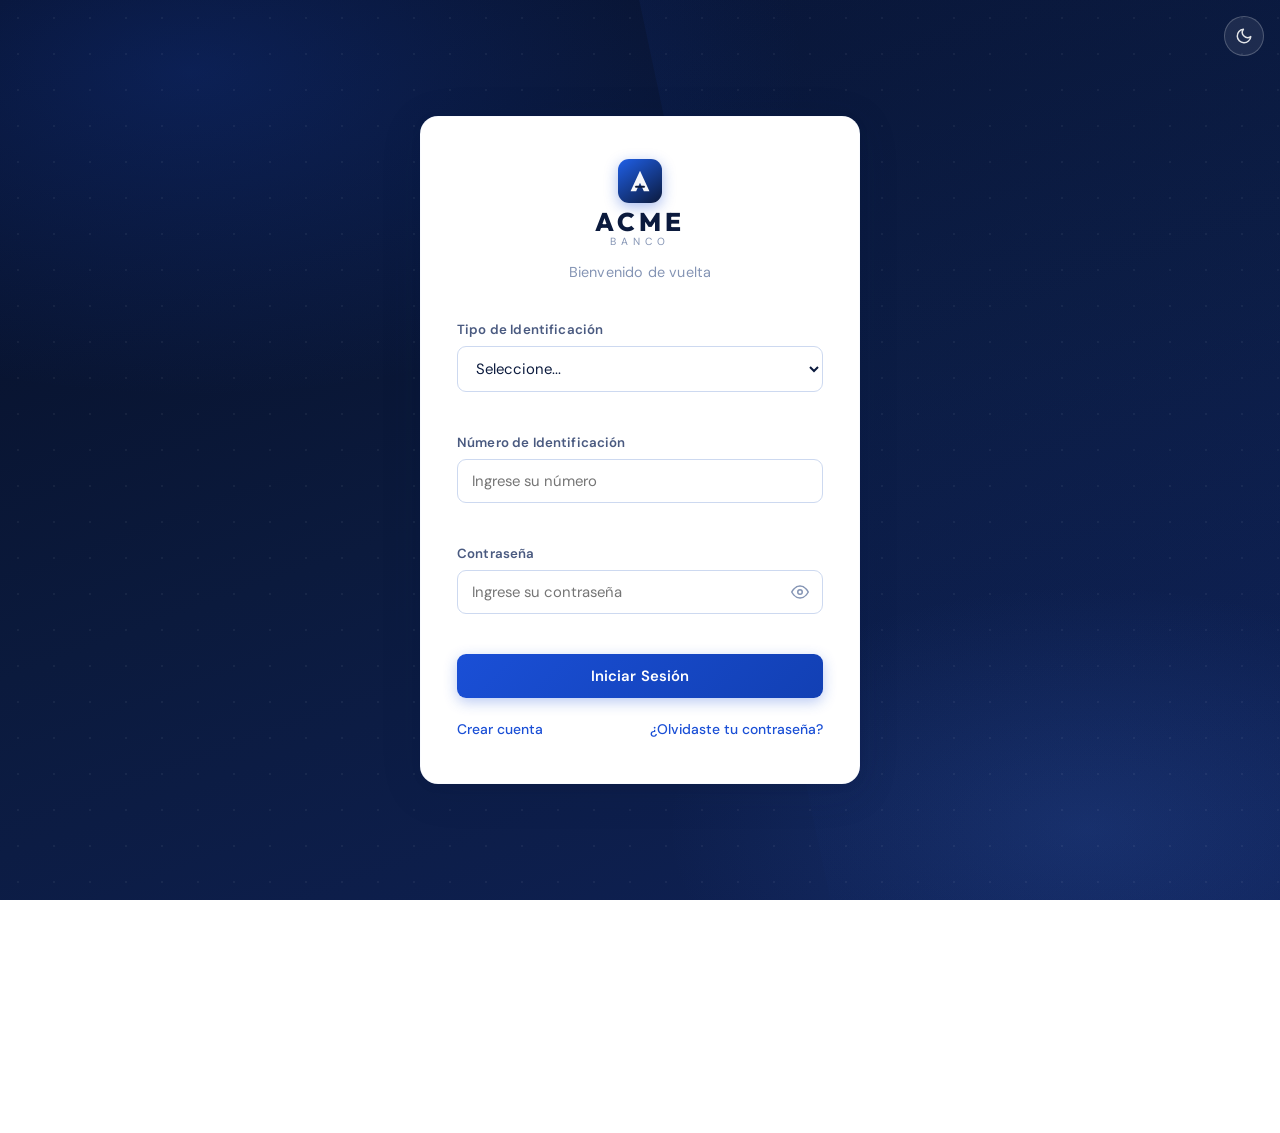
==== commit 039b1d83: "feat: :sparkles: projectFuntionsFix" ====
--- a/dashboard.html
+++ b/dashboard.html
@@ -12,10 +12,12 @@
             document.documentElement.setAttribute("data-theme", "dark");
         }
     </script>
-
-    <link rel="preconnect" href="https://fonts.googleapis.com">
     <link href="https://fonts.googleapis.com/css2?family=Outfit:wght@300;400;500;600;700&family=DM+Sans:wght@400;500;600&display=swap" rel="stylesheet">
-    <link rel="stylesheet" href="css/styles.css">
+    <link rel="stylesheet" href="css/variables.css">
+    <link rel="stylesheet" href="css/components.css">
+    <link rel="stylesheet" href="css/dashboard.css">
+    <link rel="stylesheet" href="css/responsive.css">
+    <link rel="icon" href="resources/iconpage.png">
 </head>
 <body class="page-dashboard">
 
@@ -190,7 +192,7 @@
         <!-- ===== SECCIÓN: RESUMEN ===== -->
         <section class="seccion" id="seccion-resumen">
 
-            <!-- Tarjeta de cuenta estilo ACME BANCO -->
+            <!-- Tarjeta de cuenta estilo ACME BANCO ------->
             <div class="cuenta-card">
                 <div class="cuenta-card__bg-lines"></div>
                 <div class="cuenta-card__header">
--- a/css/variables.css
+++ b/css/variables.css
@@ -0,0 +1,94 @@
+/* ==============================
+   VARIABLES CSS — ACME BANCO
+   ============================== */
+:root {
+    --azul-primario: #1a4fd6;
+    --azul-hover:    #1440b8;
+    --azul-claro:    #4a7fe8;
+    --navy-deep:     #0b1a3d;
+    --verde:         #16a34a;
+    --rojo:          #dc2626;
+
+    --bg-body:       #f0f4fa;
+    --bg-surface:    #ffffff;
+    --bg-surface-2:  #f4f7fc;
+    --bg-input:      #ffffff;
+    --bg-hover:      #eef2fb;
+    --bg-active:     #dde8ff;
+    --bg-active-text:#1a4fd6;
+
+    --text-primary:  #0b1a3d;
+    --text-secondary:#1e3260;
+    --text-muted:    #8494b4;
+    --text-label:    #4a5a80;
+
+    --border-color:  #d8e2f4;
+    --border-input:  #cdd9f0;
+    --border-focus:  rgba(26, 79, 214, 0.18);
+
+    --rojo-suave:    #fef2f2;
+    --verde-suave:   #f0fdf4;
+    --azul-suave:    #dde8ff;
+
+    --sombra:        0 1px 4px rgba(11,26,61,0.07), 0 4px 16px rgba(11,26,61,0.05);
+    --sombra-lg:     0 8px 40px rgba(11,26,61,0.14), 0 2px 10px rgba(11,26,61,0.08);
+    --sombra-card:   0 24px 64px rgba(11,26,61,0.36), 0 4px 20px rgba(26,79,214,0.18);
+
+    --radio:         14px;
+    --radio-sm:      9px;
+    --transicion:    0.2s ease;
+}
+
+[data-theme="dark"] {
+    --bg-body:       #080f23;
+    --bg-surface:    #111c38;
+    --bg-surface-2:  #172040;
+    --bg-input:      #131f42;
+    --bg-hover:      #1e2d58;
+    --bg-active:     #162a5c;
+    --bg-active-text:#6b9cf8;
+
+    --text-primary:  #e4ecff;
+    --text-secondary:#c0ccec;
+    --text-muted:    #566080;
+    --text-label:    #8a9dc0;
+
+    --border-color:  #1e2d58;
+    --border-input:  #223060;
+    --border-focus:  rgba(107, 156, 248, 0.22);
+
+    --rojo-suave:    #3a1212;
+    --verde-suave:   #0c2418;
+    --azul-suave:    #162a5c;
+
+    --sombra:        0 1px 4px rgba(0,0,0,0.35), 0 4px 16px rgba(0,0,0,0.25);
+    --sombra-lg:     0 8px 40px rgba(0,0,0,0.5), 0 2px 10px rgba(0,0,0,0.3);
+    --sombra-card:   0 24px 64px rgba(0,0,0,0.6), 0 4px 20px rgba(26,79,214,0.2);
+
+    --verde: #22c55e;
+    --rojo:  #f87171;
+}
+
+/* === BASE === */
+*, *::before, *::after { margin: 0; padding: 0; box-sizing: border-box; }
+
+/* Solución al problema del responsive */
+html, body {
+    max-width: 100%;
+    overflow-x: hidden;
+}
+
+body {
+    font-family: 'DM Sans', sans-serif;
+    background: var(--bg-body);
+    color: var(--text-primary);
+    line-height: 1.6;
+    min-height: 100vh;
+    transition: background var(--transicion), color var(--transicion);
+}
+
+h1, h2, h3 {
+    font-family: 'Outfit', sans-serif;
+    font-weight: 600;
+    color: var(--text-primary);
+}
--- a/css/components.css
+++ b/css/components.css
@@ -0,0 +1,262 @@
+/* ==============================
+   LOGO
+   ============================== */
+.logo {
+    display: flex;
+    align-items: center;
+    gap: 10px;
+}
+
+.logo-icon {
+    width: 44px;
+    height: 44px;
+    background: linear-gradient(145deg, #2060e8 0%, #0b1a3d 100%);
+    color: #ffffff;
+    border-radius: 11px;
+    display: flex;
+    align-items: center;
+    justify-content: center;
+    flex-shrink: 0;
+    box-shadow: 0 4px 14px rgba(26,79,214,0.38);
+    overflow: hidden;
+}
+
+.logo-icon svg { width: 24px; height: 24px; }
+
+.logo-icon--sm {
+    width: 36px;
+    height: 36px;
+    border-radius: 9px;
+    box-shadow: 0 3px 10px rgba(26,79,214,0.3);
+}
+
+.logo-icon--sm svg { width: 19px; height: 19px; }
+
+.logo-text {
+    font-family: 'Outfit', sans-serif;
+    font-weight: 700;
+    font-size: 1.25rem;
+    letter-spacing: 0.5px;
+    color: var(--text-primary);
+}
+
+/* ==============================
+   BOTÓN DE TEMA
+   ============================== */
+.theme-toggle {
+    width: 40px;
+    height: 40px;
+    border-radius: 50%;
+    border: 1.5px solid rgba(255,255,255,0.22);
+    background: rgba(255,255,255,0.08);
+    color: rgba(255,255,255,0.88);
+    cursor: pointer;
+    display: flex;
+    align-items: center;
+    justify-content: center;
+    transition: all var(--transicion);
+    flex-shrink: 0;
+}
+
+.theme-toggle:hover {
+    background: rgba(255,255,255,0.18);
+    transform: scale(1.06);
+}
+
+.theme-toggle--dash {
+    border-color: var(--border-color);
+    background: var(--bg-surface);
+    color: var(--text-label);
+}
+
+.theme-toggle--dash:hover {
+    background: var(--bg-hover);
+    color: var(--text-primary);
+}
+
+/* ==============================
+   FORMULARIOS
+   ============================== */
+.form-group { margin-bottom: 18px; }
+
+.form-group label {
+    display: block;
+    font-size: 0.83rem;
+    font-weight: 600;
+    color: var(--text-label);
+    margin-bottom: 6px;
+    letter-spacing: 0.15px;
+}
+
+.form-group input,
+.form-group select {
+    width: 100%;
+    padding: 11px 14px;
+    border: 1.5px solid var(--border-input);
+    border-radius: var(--radio-sm);
+    font-size: 0.93rem;
+    font-family: 'DM Sans', sans-serif;
+    color: var(--text-primary);
+    background: var(--bg-input);
+    transition: border-color var(--transicion), box-shadow var(--transicion), background var(--transicion);
+    outline: none;
+}
+
+.form-group input:focus,
+.form-group select:focus {
+    border-color: var(--azul-primario);
+    box-shadow: 0 0 0 3px var(--border-focus);
+}
+
+.form-group input.input-error,
+.form-group select.input-error { border-color: var(--rojo); }
+
+.password-wrapper { position: relative; }
+
+.password-wrapper input { padding-right: 44px; }
+
+.toggle-pass {
+    position: absolute;
+    right: 10px;
+    top: 50%;
+    transform: translateY(-50%);
+    background: none;
+    border: none;
+    cursor: pointer;
+    color: var(--text-muted);
+    padding: 4px;
+    display: flex;
+    align-items: center;
+    justify-content: center;
+    transition: color var(--transicion);
+}
+
+.toggle-pass:hover { color: var(--text-label); }
+
+.error-msg {
+    display: block;
+    color: var(--rojo);
+    font-size: 0.78rem;
+    margin-top: 4px;
+    min-height: 18px;
+}
+
+.form-grid {
+    display: grid;
+    grid-template-columns: 1fr 1fr;
+    gap: 0 20px;
+}
+
+/* ==============================
+   BOTONES
+   ============================== */
+.btn {
+    display: inline-flex;
+    align-items: center;
+    justify-content: center;
+    gap: 8px;
+    padding: 12px 24px;
+    border: none;
+    border-radius: var(--radio-sm);
+    font-family: 'DM Sans', sans-serif;
+    font-size: 0.93rem;
+    font-weight: 600;
+    cursor: pointer;
+    transition: all var(--transicion);
+    text-decoration: none;
+    letter-spacing: 0.1px;
+}
+
+.btn-primary {
+    background: linear-gradient(135deg, #1a4fd6 0%, #1240b4 100%);
+    color: #ffffff;
+    width: 100%;
+    box-shadow: 0 4px 14px rgba(26,79,214,0.3);
+}
+
+.btn-primary:hover {
+    background: linear-gradient(135deg, #1648ca 0%, #1039a4 100%);
+    transform: translateY(-1px);
+    box-shadow: 0 6px 20px rgba(26,79,214,0.4);
+}
+
+.btn-secondary {
+    background: var(--bg-surface-2);
+    color: var(--text-label);
+    border: 1.5px solid var(--border-color);
+}
+
+.btn-secondary:hover {
+    background: var(--border-color);
+    color: var(--text-primary);
+}
+
+.btn-outline {
+    background: transparent;
+    color: var(--azul-primario);
+    border: 1.5px solid var(--azul-primario);
+    padding: 8px 16px;
+    font-size: 0.87rem;
+}
+
+.btn-outline:hover { background: var(--azul-suave); }
+
+.btn-volver {
+    background: var(--bg-surface-2);
+    color: var(--text-label);
+    border: 1.5px solid var(--border-color);
+    padding: 9px 18px;
+    font-size: 0.87rem;
+    width: auto;
+}
+
+.btn-volver:hover {
+    background: var(--bg-hover);
+    color: var(--text-primary);
+}
+
+.btn-group {
+    display: flex;
+    gap: 12px;
+    margin-top: 8px;
+}
+
+.btn-group .btn { flex: 1; }
+
+/* ==============================
+   ALERTAS / MENSAJES
+   ============================== */
+.alert {
+    padding: 12px 16px;
+    border-radius: var(--radio-sm);
+    font-size: 0.88rem;
+    margin-top: 16px;
+    text-align: center;
+}
+
+.alert-error {
+    background: var(--rojo-suave);
+    color: var(--rojo);
+    border: 1px solid rgba(220,38,38,0.2);
+}
+
+.alert-success {
+    background: var(--verde-suave);
+    color: var(--verde);
+    border: 1px solid rgba(22,163,74,0.2);
+}
+
+.info-text {
+    color: var(--text-muted);
+    font-size: 0.9rem;
+    text-align: center;
+    padding: 20px;
+}
+
+/* ==============================
+   ANIMACIONES
+   ============================== */
+@keyframes fadeIn {
+    from { opacity: 0; transform: translateY(14px); }
+    to   { opacity: 1; transform: translateY(0); }
+}
--- a/css/dashboard.css
+++ b/css/dashboard.css
@@ -0,0 +1,614 @@
+/* ==============================
+   LAYOUT DEL DASHBOARD
+   ============================== */
+.page-dashboard {
+    display: flex;
+    min-height: 100vh;
+    background: var(--bg-body);
+    transition: background var(--transicion);
+}
+
+/* === Sidebar === */
+.sidebar {
+    width: 260px;
+    background: var(--bg-surface);
+    border-right: 1px solid var(--border-color);
+    display: flex;
+    flex-direction: column;
+    position: fixed;
+    top: 0; left: 0; bottom: 0;
+    z-index: 100;
+    transition: transform 0.3s ease, background var(--transicion), border-color var(--transicion);
+}
+
+.sidebar-header {
+    padding: 22px 20px 18px;
+    border-bottom: 1px solid var(--border-color);
+}
+
+.sidebar-nav {
+    flex: 1;
+    padding: 12px 10px;
+    display: flex;
+    flex-direction: column;
+    gap: 3px;
+    overflow-y: auto;
+}
+
+.nav-item {
+    display: flex;
+    align-items: center;
+    gap: 10px;
+    width: 100%;
+    padding: 11px 14px;
+    border: none;
+    border-radius: var(--radio-sm);
+    background: transparent;
+    font-family: 'DM Sans', sans-serif;
+    font-size: 0.9rem;
+    font-weight: 500;
+    color: var(--text-label);
+    cursor: pointer;
+    transition: all var(--transicion);
+    text-align: left;
+}
+
+.nav-item:hover {
+    background: var(--bg-hover);
+    color: var(--text-primary);
+}
+
+.nav-item.active {
+    background: var(--bg-active);
+    color: var(--bg-active-text);
+    font-weight: 600;
+}
+
+.nav-item--danger { color: var(--rojo); margin-top: auto; }
+
+.nav-item--danger:hover {
+    background: var(--rojo-suave);
+    color: var(--rojo);
+}
+
+.nav-icon {
+    width: 22px;
+    display: flex;
+    align-items: center;
+    justify-content: center;
+    flex-shrink: 0;
+}
+
+.sidebar-footer {
+    padding: 16px 20px;
+    border-top: 1px solid var(--border-color);
+    font-size: 0.85rem;
+    color: var(--text-muted);
+}
+
+.sidebar-footer p {
+    margin-bottom: 10px;
+    font-weight: 500;
+    white-space: nowrap;
+    overflow: hidden;
+    text-overflow: ellipsis;
+}
+
+.sidebar-data-actions { display: flex; gap: 8px; }
+
+.btn-data-action {
+    flex: 1;
+    display: flex;
+    align-items: center;
+    justify-content: center;
+    gap: 5px;
+    padding: 7px 10px;
+    border: 1.5px solid var(--border-color);
+    border-radius: var(--radio-sm);
+    background: transparent;
+    color: var(--text-muted);
+    font-family: 'DM Sans', sans-serif;
+    font-size: 0.78rem;
+    font-weight: 500;
+    cursor: pointer;
+    transition: all var(--transicion);
+    text-align: center;
+    text-decoration: none;
+}
+
+.btn-data-action:hover {
+    background: var(--bg-hover);
+    color: var(--text-primary);
+    border-color: var(--azul-primario);
+}
+
+/* === Botón menú móvil === */
+.menu-toggle {
+    display: none;
+    position: fixed;
+    top: 14px; left: 14px;
+    z-index: 200;
+    background: var(--bg-surface);
+    border: 1px solid var(--border-color);
+    border-radius: var(--radio-sm);
+    padding: 8px 12px;
+    cursor: pointer;
+    box-shadow: var(--sombra);
+    color: var(--text-primary);
+    align-items: center;
+    justify-content: center;
+}
+
+/* ==============================
+   CONTENIDO PRINCIPAL
+   ============================== */
+.main-content {
+    flex: 1;
+    margin-left: 260px;
+    padding: 32px;
+    max-width: 960px;
+}
+
+.dash-header {
+    display: flex;
+    justify-content: space-between;
+    align-items: center;
+    margin-bottom: 32px;
+}
+
+.dash-header-left {
+    display: flex;
+    flex-direction: column;
+    gap: 2px;
+}
+
+.dash-header h1 {
+    font-size: 1.6rem;
+    letter-spacing: -0.3px;
+}
+
+.dash-fecha {
+    color: var(--text-muted);
+    font-size: 0.87rem;
+}
+
+/* ==============================
+   TARJETA DE CUENTA
+   ============================== */
+.cuenta-card {
+    background: linear-gradient(145deg, #091426 0%, #122056 38%, #0e1b4d 68%, #091426 100%);
+    border-radius: 22px;
+    padding: 26px 30px 24px;
+    color: #ffffff;
+    box-shadow: var(--sombra-card);
+    position: relative;
+    overflow: hidden;
+    max-width: 480px;
+    aspect-ratio: 1.586 / 1;
+    display: flex;
+    flex-direction: column;
+    justify-content: space-between;
+}
+
+/* Etiqueta "Credit / Debit" */
+.cuenta-card::before {
+    content: 'Credit / Debit';
+    position: absolute;
+    top: 20px;
+    right: 24px;
+    font-family: 'DM Sans', sans-serif;
+    font-size: 0.62rem;
+    font-weight: 500;
+    letter-spacing: 1px;
+    color: rgba(255,255,255,0.38);
+    text-transform: uppercase;
+    pointer-events: none;
+    z-index: 2;
+}
+
+/* Halo de luz superior */
+.cuenta-card::after {
+    content: '';
+    position: absolute;
+    top: -120px;
+    left: -80px;
+    width: 340px;
+    height: 340px;
+    border-radius: 50%;
+    background: radial-gradient(circle, rgba(74,127,232,0.2) 0%, transparent 65%);
+    pointer-events: none;
+}
+
+/* Líneas holográficas decorativas */
+.cuenta-card__bg-lines {
+    position: absolute;
+    inset: 0;
+    background: repeating-linear-gradient(
+        -55deg,
+        transparent,
+        transparent 28px,
+        rgba(255,255,255,0.016) 28px,
+        rgba(255,255,255,0.016) 29px
+    );
+    border-radius: 22px;
+    pointer-events: none;
+    z-index: 0;
+}
+
+.cuenta-card__header {
+    display: flex;
+    justify-content: space-between;
+    align-items: flex-start;
+    position: relative;
+    z-index: 1;
+}
+
+.cuenta-bank-logo {
+    display: flex;
+    align-items: center;
+    gap: 9px;
+}
+
+.cuenta-bank-logo .logo-icon--sm {
+    background: rgba(255,255,255,0.1);
+    border: 1px solid rgba(255,255,255,0.2);
+    box-shadow: none;
+}
+
+.cuenta-bank-name-block {
+    display: flex;
+    flex-direction: column;
+    line-height: 1.15;
+}
+
+.cuenta-bank-name {
+    font-family: 'Outfit', sans-serif;
+    font-weight: 800;
+    font-size: 1rem;
+    letter-spacing: 4px;
+    color: #ffffff;
+    text-transform: uppercase;
+}
+
+.cuenta-bank-sub {
+    font-family: 'DM Sans', sans-serif;
+    font-size: 0.55rem;
+    font-weight: 400;
+    letter-spacing: 4.5px;
+    color: rgba(255,255,255,0.45);
+    text-transform: uppercase;
+}
+
+.cuenta-estado {
+    display: flex;
+    align-items: center;
+    gap: 6px;
+    font-size: 0.72rem;
+    color: rgba(255,255,255,0.65);
+    margin-top: 2px;
+}
+
+.estado-dot {
+    width: 8px;
+    height: 8px;
+    min-width: 8px;
+    min-height: 8px;
+    border-radius: 50%;
+    background: #4ade80;
+    box-shadow: 0 0 0 3px rgba(74,222,128,0.22);
+    flex-shrink: 0;
+}
+
+.cuenta-card__body {
+    position: relative;
+    z-index: 1;
+    flex: 1;
+    display: flex;
+    flex-direction: column;
+    justify-content: center;
+    padding: 4px 0;
+}
+
+/* Chip EMV dorado */
+.cuenta-chip {
+    width: 40px;
+    height: 30px;
+    background: linear-gradient(135deg, #c8a84b 0%, #e8cc6d 42%, #a0832e 100%);
+    border-radius: 5px;
+    margin-bottom: 14px;
+    position: relative;
+    overflow: hidden;
+}
+
+.cuenta-chip::before {
+    content: '';
+    position: absolute;
+    top: 50%; left: 0; right: 0;
+    height: 1px;
+    background: rgba(0,0,0,0.18);
+    transform: translateY(-50%);
+}
+
+.cuenta-chip::after {
+    content: '';
+    position: absolute;
+    left: 50%; top: 0; bottom: 0;
+    width: 1px;
+    background: rgba(0,0,0,0.18);
+    transform: translateX(-50%);
+}
+
+.cuenta-numero {
+    font-family: 'Outfit', monospace;
+    font-size: 1.18rem;
+    letter-spacing: 3px;
+    margin-bottom: 10px;
+    opacity: 0.94;
+    text-shadow: 0 1px 3px rgba(0,0,0,0.3);
+    word-spacing: 4px;
+}
+
+.cuenta-saldo-label {
+    font-size: 0.66rem;
+    text-transform: uppercase;
+    letter-spacing: 1.5px;
+    opacity: 0.45;
+    margin-bottom: 3px;
+}
+
+.cuenta-saldo {
+    font-family: 'Outfit', sans-serif;
+    font-size: 1.9rem;
+    font-weight: 700;
+    text-shadow: 0 2px 6px rgba(0,0,0,0.22);
+    letter-spacing: -0.5px;
+}
+
+.cuenta-card__footer {
+    display: flex;
+    justify-content: space-between;
+    align-items: flex-end;
+    padding-top: 14px;
+    border-top: 1px solid rgba(255,255,255,0.1);
+    position: relative;
+    z-index: 1;
+    gap: 12px;
+}
+
+.cuenta-footer-item {
+    display: flex;
+    flex-direction: column;
+    gap: 3px;
+}
+
+.cuenta-footer-label {
+    font-size: 0.6rem;
+    text-transform: uppercase;
+    letter-spacing: 1px;
+    opacity: 0.42;
+}
+
+.cuenta-card__footer p,
+.cuenta-card__footer span,
+.cuenta-card__footer strong {
+    font-size: 0.82rem;
+    opacity: 0.9;
+}
+
+.cuenta-badge {
+    background: rgba(255,255,255,0.08);
+    border: 1px solid rgba(255,255,255,0.18);
+    padding: 4px 12px;
+    border-radius: 20px;
+    font-family: 'Outfit', sans-serif;
+    font-size: 0.66rem;
+    font-weight: 700;
+    letter-spacing: 1.5px;
+    text-transform: uppercase;
+    white-space: nowrap;
+    color: rgba(255,255,255,0.75);
+}
+
+/* ==============================
+   SECCIONES DEL DASHBOARD
+   ============================== */
+.seccion { animation: fadeIn 0.3s ease; }
+
+.seccion-header {
+    display: flex;
+    justify-content: space-between;
+    align-items: center;
+    margin-bottom: 20px;
+}
+
+.seccion-header h2 { font-size: 1.2rem; }
+
+/* === Tabla de transacciones === */
+.tabla-container {
+    background: var(--bg-surface);
+    border-radius: var(--radio);
+    box-shadow: var(--sombra);
+    overflow-x: auto;
+    transition: background var(--transicion);
+}
+
+.tabla {
+    width: 100%;
+    border-collapse: collapse;
+}
+
+.tabla th {
+    background: var(--bg-surface-2);
+    padding: 12px 16px;
+    text-align: left;
+    font-size: 0.78rem;
+    font-weight: 600;
+    color: var(--text-label);
+    text-transform: uppercase;
+    letter-spacing: 0.5px;
+    border-bottom: 2px solid var(--border-color);
+}
+
+.tabla td {
+    padding: 12px 16px;
+    font-size: 0.9rem;
+    border-bottom: 1px solid var(--bg-surface-2);
+    color: var(--text-primary);
+}
+
+.tabla tr:hover td { background: var(--bg-surface-2); }
+
+.valor-positivo { color: var(--verde); font-weight: 600; }
+.valor-negativo { color: var(--rojo); font-weight: 600; }
+
+/* === Formulario de operación === */
+.form-operacion {
+    background: var(--bg-surface);
+    border-radius: var(--radio);
+    padding: 28px;
+    box-shadow: var(--sombra);
+    max-width: 500px;
+    transition: background var(--transicion);
+}
+
+.info-cuenta {
+    background: var(--bg-surface-2);
+    border-radius: var(--radio-sm);
+    padding: 16px;
+    margin-bottom: 20px;
+    border: 1px solid var(--border-color);
+    transition: background var(--transicion);
+}
+
+.info-cuenta p {
+    font-size: 0.9rem;
+    padding: 4px 0;
+    color: var(--text-primary);
+}
+
+/* === Resumen de transacción exitosa === */
+.resumen-transaccion {
+    margin-top: 24px;
+    background: var(--bg-surface);
+    border-radius: var(--radio);
+    padding: 24px;
+    box-shadow: var(--sombra);
+    border-left: 4px solid var(--verde);
+    transition: background var(--transicion);
+}
+
+.success-title {
+    color: var(--verde);
+    margin-bottom: 16px;
+    font-size: 1.05rem;
+    font-family: 'Outfit', sans-serif;
+}
+
+.resumen-transaccion p {
+    padding: 6px 0;
+    font-size: 0.9rem;
+    border-bottom: 1px solid var(--bg-surface-2);
+    color: var(--text-primary);
+}
+
+.resumen-transaccion p:last-child { border-bottom: none; }
+.resumen-transaccion .btn-outline { margin-top: 16px; }
+
+/* ==============================
+   CERTIFICADO BANCARIO
+   ============================== */
+.certificado-wrapper {
+    display: flex;
+    flex-direction: column;
+    gap: 16px;
+}
+
+.certificado-actions {
+    display: flex;
+    align-items: center;
+    gap: 12px;
+}
+
+.certificado {
+    background: var(--bg-surface);
+    border-radius: var(--radio);
+    box-shadow: var(--sombra);
+    padding: 48px 40px;
+    max-width: 700px;
+    border: 2px solid var(--border-color);
+    transition: background var(--transicion);
+}
+
+.certificado__header {
+    text-align: center;
+    padding-bottom: 20px;
+    border-bottom: 2px solid var(--azul-primario);
+    margin-bottom: 32px;
+}
+
+.certificado__header .logo { justify-content: center; margin-bottom: 4px; }
+
+.certificado__header p {
+    font-size: 0.85rem;
+    color: var(--text-muted);
+}
+
+.certificado__body h2 {
+    text-align: center;
+    font-size: 1.4rem;
+    margin-bottom: 8px;
+    letter-spacing: 2px;
+}
+
+.certificado__fecha {
+    text-align: center;
+    color: var(--text-muted);
+    font-size: 0.9rem;
+    margin-bottom: 28px;
+}
+
+.certificado__texto p {
+    margin-bottom: 16px;
+    font-size: 0.95rem;
+    line-height: 1.7;
+}
+
+.certificado__titular {
+    font-size: 1.15rem !important;
+    font-weight: 600;
+    text-align: center;
+    color: var(--azul-primario);
+    text-transform: uppercase;
+    letter-spacing: 1px;
+}
+
+.certificado__tabla {
+    width: 100%;
+    margin: 20px 0;
+    border-collapse: collapse;
+}
+
+.certificado__tabla td {
+    padding: 8px 12px;
+    font-size: 0.92rem;
+    border-bottom: 1px solid var(--bg-surface-2);
+    color: var(--text-primary);
+}
+
+.certificado__footer {
+    margin-top: 48px;
+    text-align: center;
+}
+
+.firma-linea {
+    width: 200px;
+    height: 1px;
+    background: var(--text-primary);
+    margin: 0 auto 8px;
+    opacity: 0.35;
+}
+
+.certificado__footer p {
+    font-size: 0.88rem;
+    color: var(--text-label);
+}
--- a/css/responsive.css
+++ b/css/responsive.css
@@ -0,0 +1,69 @@
+/* ==============================
+   RESPONSIVE
+   ============================== */
+@media (max-width: 768px) {
+
+    body { overflow-x: hidden; }
+    .page-auth { overflow-x: hidden; }
+
+    .page-auth .theme-toggle {
+        position: fixed;
+        top: 12px;
+        right: 12px;
+        width: 36px;
+        height: 36px;
+    }
+
+    /* Auth */
+    .auth-container { max-width: 100%; padding: 0 16px; }
+    .auth-container:has(.auth-card--wide) { max-width: 100%; }
+    .auth-card--wide { max-width: 100%; }
+    .auth-card { padding: 30px 22px; }
+
+    /* Formularios */
+    .form-grid { grid-template-columns: 1fr; }
+    .form-group input,
+    .form-group select { min-width: 0; max-width: 100%; }
+
+    /* Sidebar */
+    .sidebar { transform: translateX(-100%); }
+    .sidebar.open { transform: translateX(0); }
+    .menu-toggle { display: flex; }
+
+    /* Dashboard — contenido principal */
+    .main-content { margin-left: 0; padding: 20px 16px; padding-top: 64px; max-width: 100%; }
+    .dash-header { flex-direction: column; align-items: flex-start; gap: 8px; }
+    .dash-header h1 { font-size: 1.3rem; }
+
+    /* Tabla de transacciones */
+    .tabla { min-width: 520px; }
+    .tabla th { padding: 10px; font-size: 0.72rem; }
+    .tabla td { padding: 10px; font-size: 0.83rem; white-space: nowrap; }
+
+    /* Tarjeta de cuenta y certificado */
+    .cuenta-card { padding: 20px 22px; aspect-ratio: auto; min-height: 220px; }
+    .cuenta-card::before { top: 10px; right: 15px; font-size: 0.5rem; }
+    .cuenta-saldo { font-size: 1.6rem; }
+    .cuenta-card__footer { flex-wrap: wrap; gap: 10px; }
+    .certificado { padding: 24px 16px; }
+    .seccion-header { flex-direction: column; gap: 12px; align-items: flex-start; }
+    .certificado-actions { flex-wrap: wrap; }
+}
+
+@media (max-width: 480px) {
+    .auth-links { flex-direction: column; gap: 8px; text-align: center; }
+    .btn-group { flex-direction: column; }
+}
+
+/* ==============================
+   IMPRESIÓN
+   ============================== */
+@media print {
+    .sidebar, .menu-toggle, .btn, .nav-item,
+    .dash-header, .certificado-actions, .theme-toggle {
+        display: none !important;
+    }
+    .main-content { margin: 0; padding: 0; }
+    .seccion { display: block !important; box-shadow: none; }
+    .certificado { border: 1px solid #ccc; box-shadow: none; }
+}
